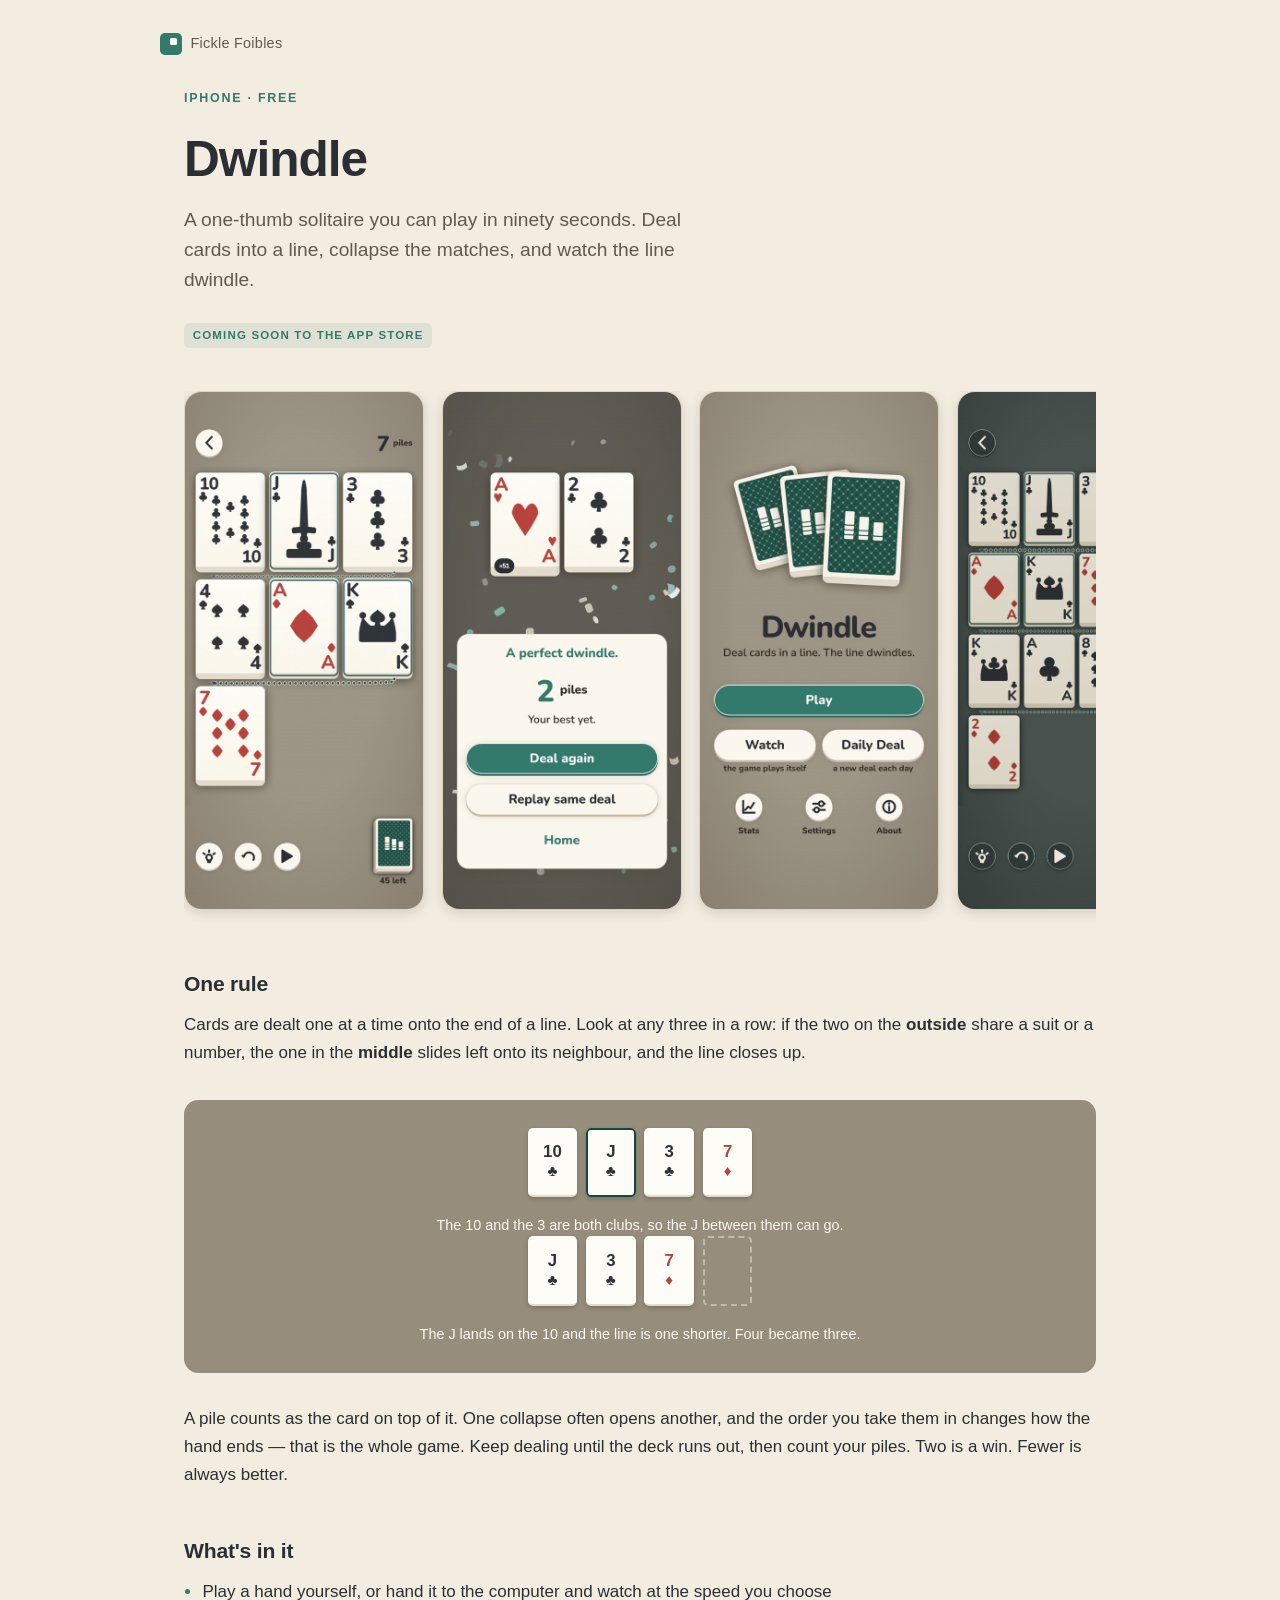
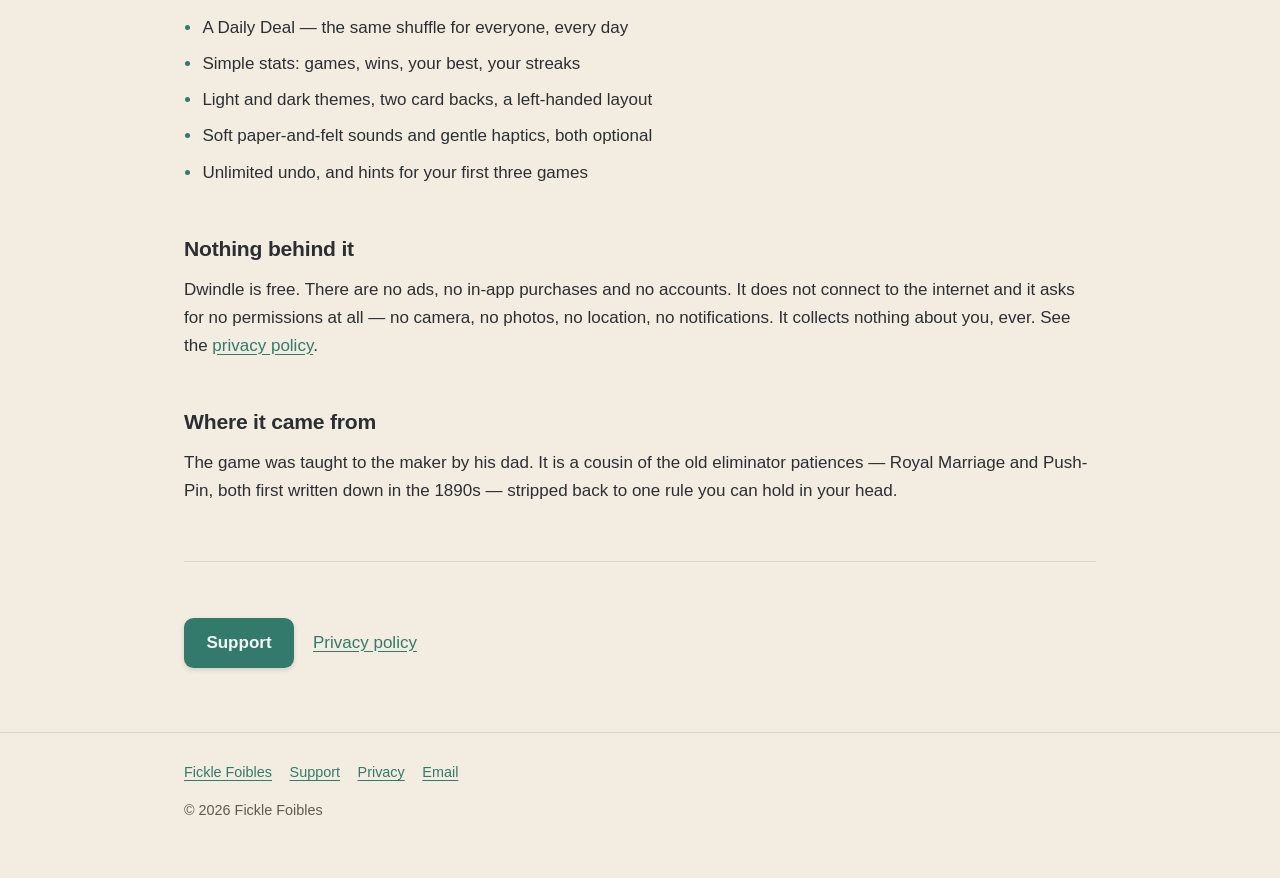
==== dwindle/index.html @ ca49d980 "The Fickle Foibles site: studio page, Dwindle, support and privacy Static HTML plus one stylesheet —" ====
<!doctype html>
<html lang="en-GB">
<head>
<meta charset="utf-8">
<meta name="viewport" content="width=device-width, initial-scale=1">
<title>Dwindle — Fickle Foibles</title>
<meta name="description" content="A calm one-thumb solitaire for iPhone. Deal cards in a line and watch it dwindle. Free — no ads, no in-app purchases, no accounts, no internet.">
<meta name="theme-color" content="#f3ede1" media="(prefers-color-scheme: light)">
<meta name="theme-color" content="#232c2a" media="(prefers-color-scheme: dark)">
<link rel="icon" href="/assets/icon.svg" type="image/svg+xml">
<link rel="stylesheet" href="/assets/style.css">
<meta property="og:title" content="Dwindle">
<meta property="og:description" content="A calm one-thumb solitaire for iPhone. Ninety seconds. No ads, no accounts, nothing to buy.">
<meta property="og:type" content="website">
<meta property="og:url" content="https://ficklefoibles.com/dwindle/">
<meta property="og:image" content="https://ficklefoibles.com/assets/dwindle/01_board.jpg">
</head>
<body>

<header class="site-head wrap wrap--wide">
  <a href="/"><span class="mark" aria-hidden="true"></span> Fickle Foibles</a>
</header>

<main class="wrap wrap--wide">
  <p class="eyebrow" style="margin-top:1.5rem">iPhone &middot; Free</p>
  <h1>Dwindle</h1>
  <p class="lede">A one-thumb solitaire you can play in ninety seconds. Deal cards
  into a line, collapse the matches, and watch the line dwindle.</p>

  <p style="margin-top:1.75rem">
    <span class="tag" style="margin-left:0">Coming soon to the App Store</span>
  </p>

  <div class="shots">
    <img src="/assets/dwindle/01_board.jpg" width="560" height="1217" alt="A hand of Dwindle in play: cards laid out in a wrapping line on a warm linen table, with three cards outlined as playable." loading="lazy">
    <img src="/assets/dwindle/03_win.jpg" width="560" height="1217" alt="The end of a game: the line has come to rest at two piles, a win." loading="lazy">
    <img src="/assets/dwindle/05_home.jpg" width="560" height="1217" alt="Dwindle's home screen." loading="lazy">
    <img src="/assets/dwindle/04_dark.jpg" width="560" height="1217" alt="The same game in Dwindle's dark theme." loading="lazy">
  </div>

  <h2>One rule</h2>
  <p>Cards are dealt one at a time onto the end of a line. Look at any three in a
  row: if the two on the <strong>outside</strong> share a suit or a number, the one
  in the <strong>middle</strong> slides left onto its neighbour, and the line closes
  up.</p>

  <div class="rule">
    <div class="rule-row">
      <div class="pc"><span>10</span><small>&clubs;</small></div>
      <div class="pc pc--out"><span>J</span><small>&clubs;</small></div>
      <div class="pc"><span>3</span><small>&clubs;</small></div>
      <div class="pc pc--red"><span>7</span><small>&diams;</small></div>
    </div>
    <p class="rule-note">The 10 and the 3 are both clubs, so the J between them can go.</p>
    <div class="rule-row">
      <div class="pc"><span>J</span><small>&clubs;</small></div>
      <div class="pc"><span>3</span><small>&clubs;</small></div>
      <div class="pc pc--red"><span>7</span><small>&diams;</small></div>
      <div class="pc pc--gone" aria-hidden="true"></div>
    </div>
    <p class="rule-note">The J lands on the 10 and the line is one shorter.
    Four became three.</p>
  </div>

  <p>A pile counts as the card on top of it. One collapse often opens another, and
  the order you take them in changes how the hand ends — that is the whole game.
  Keep dealing until the deck runs out, then count your piles. Two is a win. Fewer
  is always better.</p>

  <h2>What's in it</h2>
  <ul>
    <li>Play a hand yourself, or hand it to the computer and watch at the speed you choose</li>
    <li>A Daily Deal — the same shuffle for everyone, every day</li>
    <li>Simple stats: games, wins, your best, your streaks</li>
    <li>Light and dark themes, two card backs, a left-handed layout</li>
    <li>Soft paper-and-felt sounds and gentle haptics, both optional</li>
    <li>Unlimited undo, and hints for your first three games</li>
  </ul>

  <h2>Nothing behind it</h2>
  <p>Dwindle is free. There are no ads, no in-app purchases and no accounts. It does
  not connect to the internet and it asks for no permissions at all — no camera, no
  photos, no location, no notifications. It collects nothing about you, ever. See the
  <a href="/dwindle/privacy/">privacy policy</a>.</p>

  <h2>Where it came from</h2>
  <p>The game was taught to the maker by his dad. It is a cousin of the old eliminator
  patiences — Royal Marriage and Push-Pin, both first written down in the 1890s —
  stripped back to one rule you can hold in your head.</p>

  <hr>

  <p><a class="btn" href="/dwindle/support/">Support</a>
  <span style="display:inline-block;width:0.6rem"></span>
  <a href="/dwindle/privacy/">Privacy policy</a></p>
</main>

<footer class="site-foot">
  <div class="wrap wrap--wide">
    <nav>
      <a href="/">Fickle Foibles</a>
      <a href="/dwindle/support/">Support</a>
      <a href="/dwindle/privacy/">Privacy</a>
      <a href="mailto:rafe.hatfield@gmail.com">Email</a>
    </nav>
    <p style="margin-top:0.9rem">&copy; 2026 Fickle Foibles</p>
  </div>
</footer>

</body>
</html>
---- assets/style.css ----
/* Fickle Foibles — shared styles.
   Palette taken from Dwindle's own src/ui/theme/palette.gd so the site and the
   game are the same object. Light is the default; dark is a real theme, not an
   inversion. No JavaScript, no web fonts, no third-party requests: these pages
   are App Store support and privacy URLs and must load anywhere, always. */

:root {
  --bg:          #f3ede1;
  --panel:       #fefcf7;
  --lip:         #e3dbcb;
  --edge:        #ded4c0;
  --text:        #2b2f34;
  --text-soft:   #5f5a50;
  --accent:      #33796c;
  --accent-deep: #134840;
  --accent-soft: rgba(51, 121, 108, 0.10);
  --on-accent:   #f4faf8;
  --shadow:      rgba(58, 50, 38, 0.16);
  --shadow-lift: rgba(58, 50, 38, 0.24);
  --felt:        #968d7c;
}

@media (prefers-color-scheme: dark) {
  :root {
    --bg:          #232c2a;
    --panel:       #2e3937;
    --lip:         #3d4a47;
    --edge:        #3d4a47;
    --text:        #ede6da;
    --text-soft:   #b6bdb7;
    --accent:      #57a797;
    --accent-deep: #6fc4b2;
    --accent-soft: rgba(87, 167, 151, 0.14);
    --on-accent:   #0e1a17;
    --shadow:      rgba(5, 16, 12, 0.40);
    --shadow-lift: rgba(5, 16, 12, 0.55);
    --felt:        #39433f;
  }
}

*, *::before, *::after { box-sizing: border-box; }

html { -webkit-text-size-adjust: 100%; }

body {
  margin: 0;
  background: var(--bg);
  color: var(--text);
  font-family: -apple-system, BlinkMacSystemFont, "Segoe UI", Roboto,
               "Helvetica Neue", Arial, sans-serif;
  font-size: 17px;
  line-height: 1.65;
  -webkit-font-smoothing: antialiased;
}

/* ---------------------------------------------------------------- layout */

.wrap { max-width: 46rem; margin: 0 auto; padding: 0 1.5rem; }
.wrap--wide { max-width: 60rem; }
main { padding-bottom: 4rem; }

/* ---------------------------------------------------------------- header */

.site-head { padding: 2rem 0 0; }

.site-head a {
  display: inline-flex;
  align-items: center;
  gap: 0.55rem;
  text-decoration: none;
  color: var(--text-soft);
  font-size: 0.9rem;
  letter-spacing: 0.02em;
}

.site-head a:hover { color: var(--accent); }

.mark {
  width: 1.35rem; height: 1.35rem; flex: none;
  border-radius: 0.3rem;
  background: var(--accent);
  position: relative;
}

.mark::after {
  content: "";
  position: absolute;
  inset: 0.3rem 0.3rem auto auto;
  width: 0.42rem; height: 0.42rem;
  border-radius: 0.1rem;
  background: var(--on-accent);
}

/* ---------------------------------------------------------------- type */

h1 {
  font-size: clamp(2.1rem, 6vw, 3.1rem);
  line-height: 1.12;
  letter-spacing: -0.02em;
  margin: 1.5rem 0 0;
  font-weight: 650;
}

h2 {
  font-size: 1.32rem;
  line-height: 1.3;
  letter-spacing: -0.01em;
  margin: 3rem 0 0.85rem;
  font-weight: 640;
}

h3 { font-size: 1.02rem; margin: 2rem 0 0.4rem; font-weight: 640; }

p { margin: 0 0 1.1rem; }

.lede {
  font-size: 1.2rem;
  line-height: 1.55;
  color: var(--text-soft);
  margin-top: 1.1rem;
  max-width: 34rem;
}

.eyebrow {
  font-size: 0.78rem;
  text-transform: uppercase;
  letter-spacing: 0.14em;
  color: var(--accent);
  font-weight: 640;
  margin: 0;
}

.meta { font-size: 0.9rem; color: var(--text-soft); }

a { color: var(--accent); text-underline-offset: 0.2em; }
a:hover { color: var(--accent-deep); }

ul { padding-left: 1.15rem; margin: 0 0 1.1rem; }
li { margin-bottom: 0.5rem; }
li::marker { color: var(--accent); }

strong { font-weight: 640; }

hr { border: 0; border-top: 1px solid var(--edge); margin: 3.5rem 0; }

/* ---------------------------------------------------------------- panels */

.panel {
  background: var(--panel);
  border: 1px solid var(--edge);
  border-bottom-width: 3px;
  border-bottom-color: var(--lip);
  border-radius: 0.85rem;
  padding: 1.4rem 1.6rem;
  box-shadow: 0 2px 6px var(--shadow);
}

.panel > :last-child { margin-bottom: 0; }

.game {
  display: block;
  text-decoration: none;
  color: inherit;
  background: var(--panel);
  border: 1px solid var(--edge);
  border-bottom-width: 3px;
  border-bottom-color: var(--lip);
  border-radius: 0.9rem;
  padding: 1.5rem 1.6rem;
  box-shadow: 0 2px 6px var(--shadow);
  transition: transform 160ms ease-out, box-shadow 160ms ease-out;
}

a.game:hover { transform: translateY(-2px); box-shadow: 0 6px 16px var(--shadow-lift); }

.game h2 { margin: 0 0 0.25rem; font-size: 1.45rem; }
.game p { margin: 0; color: var(--text-soft); }

.game-list { display: grid; gap: 1.1rem; margin: 2.5rem 0 0; }

.tag {
  display: inline-block;
  font-size: 0.72rem;
  text-transform: uppercase;
  letter-spacing: 0.1em;
  font-weight: 650;
  padding: 0.2rem 0.55rem;
  border-radius: 0.35rem;
  background: var(--accent-soft);
  color: var(--accent);
  vertical-align: 0.25em;
  margin-left: 0.5rem;
}

.tag--quiet { background: transparent; border: 1px solid var(--edge); color: var(--text-soft); }

/* ---------------------------------------------------------------- shots */

.shots {
  display: flex;
  gap: 1.1rem;
  margin: 2.5rem 0 0;
  padding-bottom: 0.75rem;
  overflow-x: auto;
  scroll-snap-type: x mandatory;
  -webkit-overflow-scrolling: touch;
}

.shots img {
  flex: none;
  width: 15rem;
  max-width: 62vw;
  height: auto;
  border-radius: 1.1rem;
  border: 1px solid var(--edge);
  box-shadow: 0 3px 12px var(--shadow);
  scroll-snap-align: start;
  background: var(--felt);
}

/* ---------------------------------------------------------------- rule diagram */

.rule {
  margin: 2rem 0;
  padding: 1.75rem 1.5rem;
  background: var(--felt);
  border-radius: 0.9rem;
  overflow-x: auto;
}

.rule-row {
  display: flex;
  align-items: center;
  justify-content: center;
  gap: 0.55rem;
  min-width: max-content;
}

.rule-row + .rule-row { margin-top: 1.25rem; }

.pc {
  width: 3.1rem; height: 4.35rem; flex: none;
  border-radius: 0.32rem;
  background: #fefcf7;
  border-bottom: 2px solid #e3dbcb;
  box-shadow: 0 2px 4px rgba(58, 50, 38, 0.3);
  font-size: 1.05rem;
  font-weight: 650;
  line-height: 1;
  color: #2f3439;
  display: flex;
  flex-direction: column;
  align-items: center;
  justify-content: center;
  gap: 0.12rem;
}

.pc--red { color: #b8433c; }
.pc--out { outline: 2px solid #134840; outline-offset: -2px; }
.pc--gone {
  background: transparent;
  border: 2px dashed rgba(253, 250, 242, 0.42);
  box-shadow: none;
}
.pc small { font-size: 0.95rem; font-weight: 500; }

.rule-arrow { color: #fdfaf2; font-size: 1.3rem; padding: 0 0.35rem; flex: none; }

.rule-note {
  margin: 1.1rem 0 0;
  text-align: center;
  color: #fdfaf2;
  font-size: 0.9rem;
  line-height: 1.5;
}

/* ---------------------------------------------------------------- buttons */

.btn {
  display: inline-block;
  background: var(--accent);
  color: var(--on-accent);
  text-decoration: none;
  font-weight: 640;
  padding: 0.7rem 1.4rem;
  border-radius: 0.6rem;
  box-shadow: 0 2px 5px var(--shadow);
}

.btn:hover { background: var(--accent-deep); color: var(--on-accent); }

/* ---------------------------------------------------------------- Q&A */

.qa { margin: 0 0 1.4rem; }
.qa dt { font-weight: 640; margin-bottom: 0.15rem; }
.qa dd { margin: 0 0 1.1rem; color: var(--text-soft); }

/* ---------------------------------------------------------------- footer */

.site-foot {
  border-top: 1px solid var(--edge);
  margin-top: 4rem;
  padding: 1.75rem 0 3rem;
  font-size: 0.9rem;
  color: var(--text-soft);
}

.site-foot p { margin: 0 0 0.4rem; }
.site-foot nav { display: flex; flex-wrap: wrap; gap: 0.4rem 1.1rem; }

/* ---------------------------------------------------------------- a11y */

a:focus-visible, .game:focus-visible {
  outline: 2px solid var(--accent);
  outline-offset: 3px;
  border-radius: 0.3rem;
}

@media (prefers-reduced-motion: reduce) { * { transition: none !important; } }
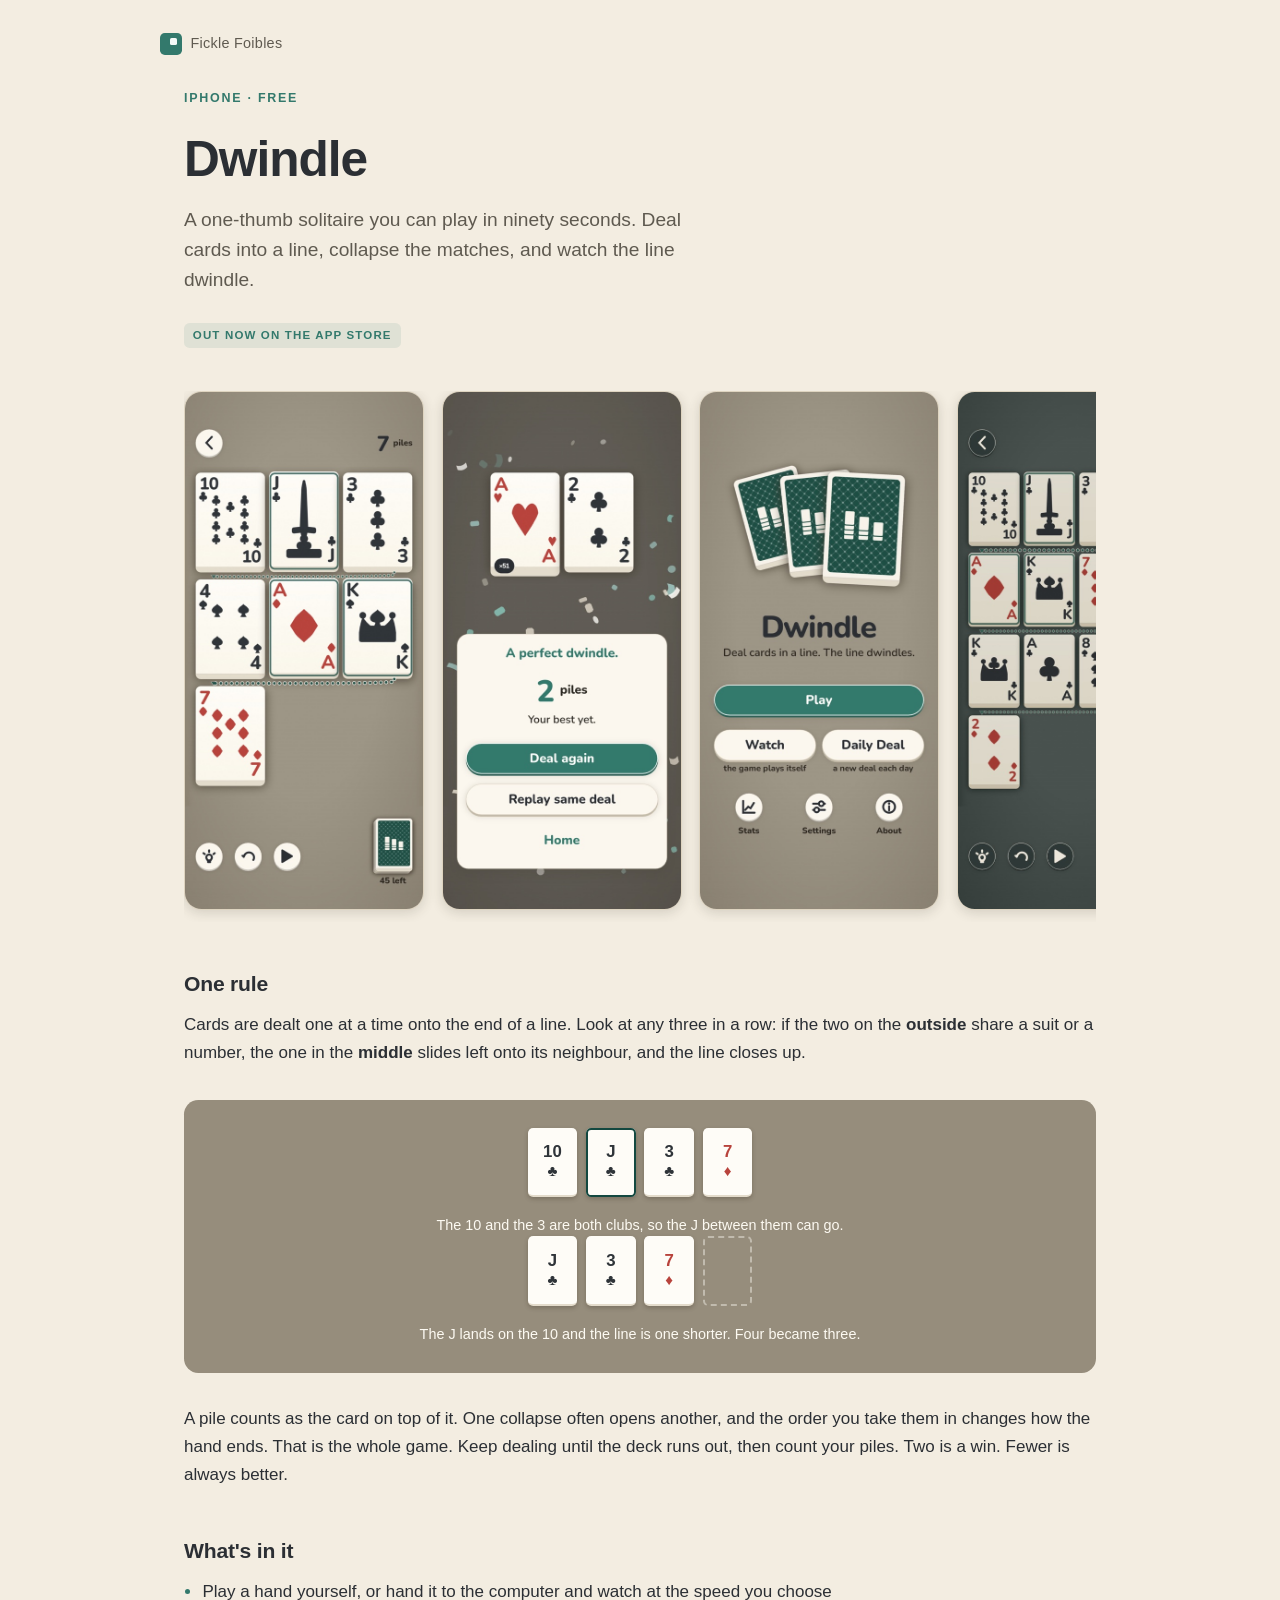
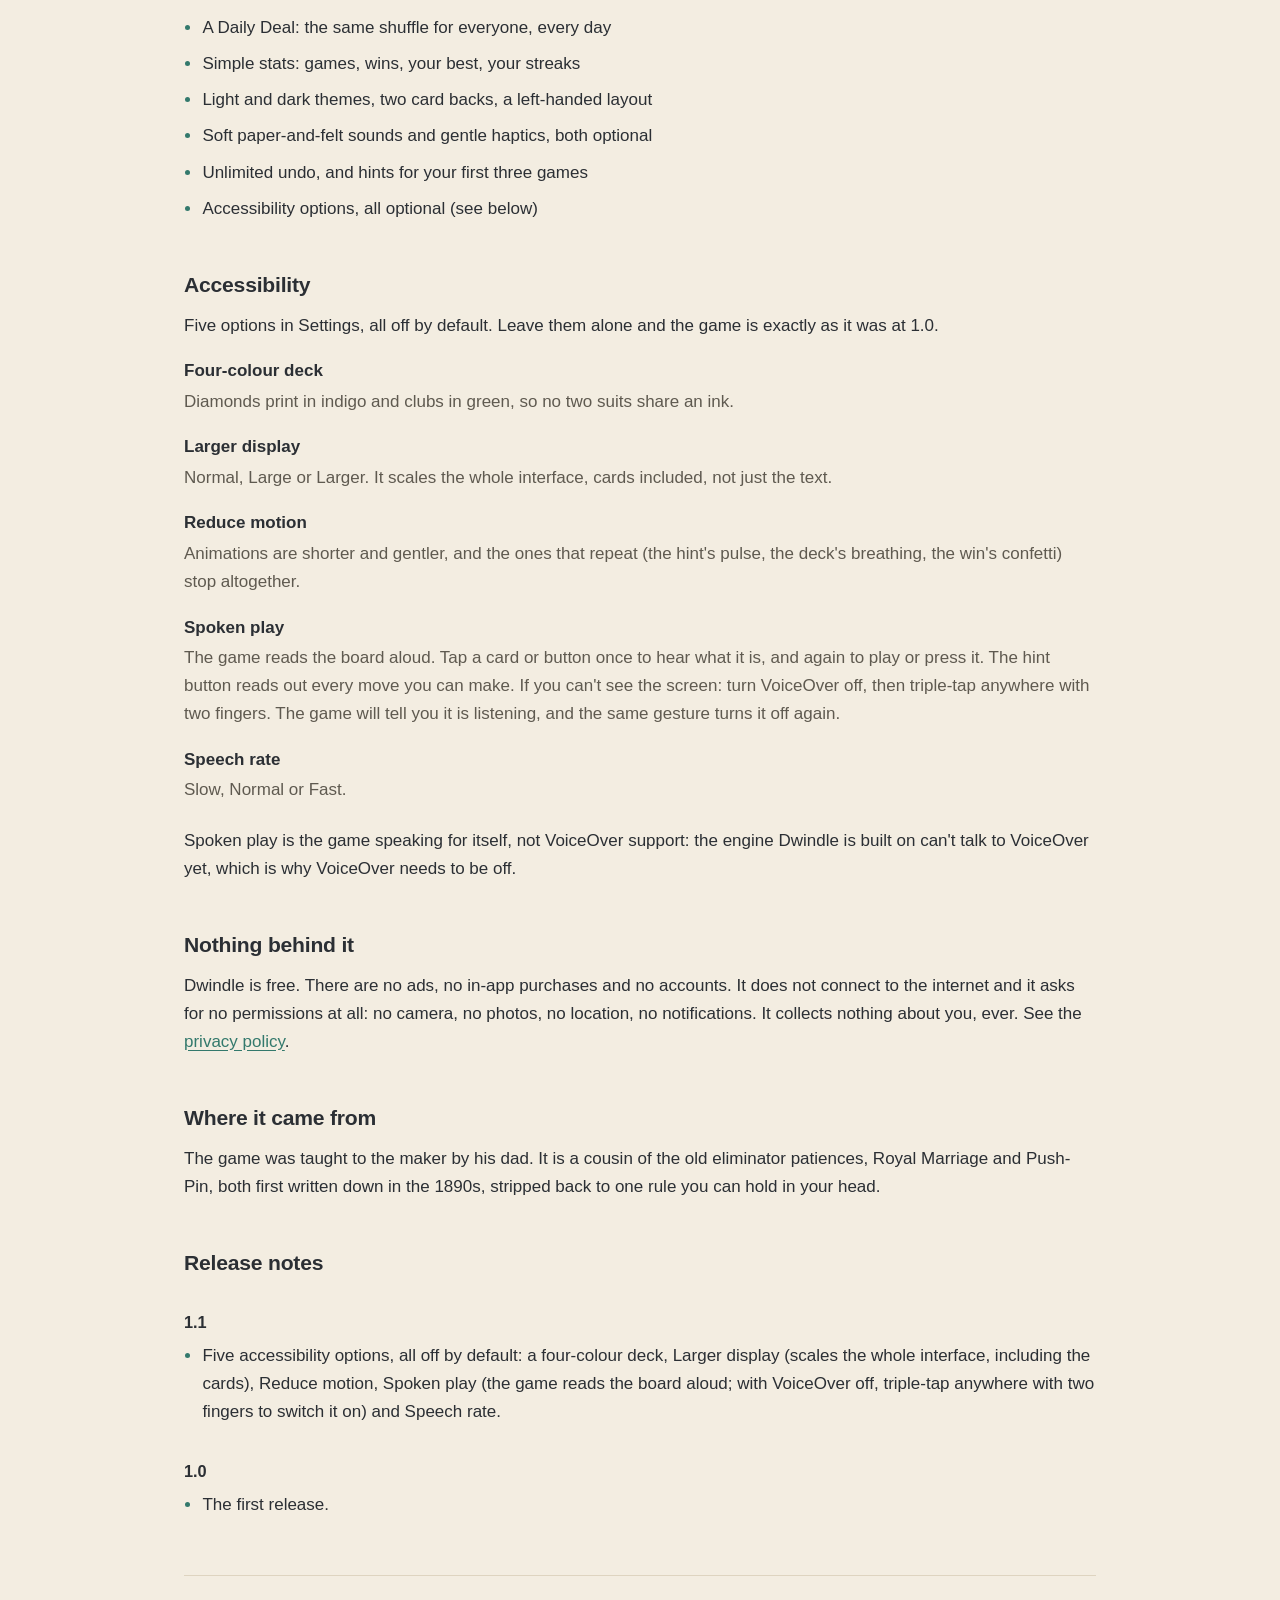
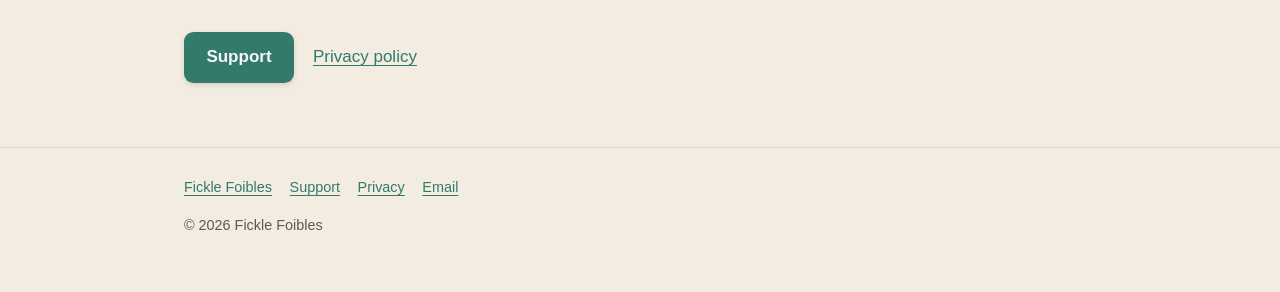
==== commit 2b943fc6: "Dwindle is out, 1.1 accessibility, Gemfall and The Under-Warden pages - Dwindle: out now; an Accessi" ====
--- a/dwindle/index.html
+++ b/dwindle/index.html
@@ -3,8 +3,8 @@
 <head>
 <meta charset="utf-8">
 <meta name="viewport" content="width=device-width, initial-scale=1">
-<title>Dwindle — Fickle Foibles</title>
-<meta name="description" content="A calm one-thumb solitaire for iPhone. Deal cards in a line and watch it dwindle. Free — no ads, no in-app purchases, no accounts, no internet.">
+<title>Dwindle - Fickle Foibles</title>
+<meta name="description" content="A calm one-thumb solitaire for iPhone, out now on the App Store. Deal cards in a line and watch it dwindle. Free, with no ads, no in-app purchases, no accounts and no internet.">
 <meta name="theme-color" content="#f3ede1" media="(prefers-color-scheme: light)">
 <meta name="theme-color" content="#232c2a" media="(prefers-color-scheme: dark)">
 <link rel="icon" href="/assets/icon.svg" type="image/svg+xml">
@@ -28,7 +28,7 @@
   into a line, collapse the matches, and watch the line dwindle.</p>
 
   <p style="margin-top:1.75rem">
-    <span class="tag" style="margin-left:0">Coming soon to the App Store</span>
+    <span class="tag" style="margin-left:0">Out now on the App Store</span>
   </p>
 
   <div class="shots">
@@ -63,30 +63,73 @@
   </div>
 
   <p>A pile counts as the card on top of it. One collapse often opens another, and
-  the order you take them in changes how the hand ends — that is the whole game.
+  the order you take them in changes how the hand ends. That is the whole game.
   Keep dealing until the deck runs out, then count your piles. Two is a win. Fewer
   is always better.</p>
 
   <h2>What's in it</h2>
   <ul>
     <li>Play a hand yourself, or hand it to the computer and watch at the speed you choose</li>
-    <li>A Daily Deal — the same shuffle for everyone, every day</li>
+    <li>A Daily Deal: the same shuffle for everyone, every day</li>
     <li>Simple stats: games, wins, your best, your streaks</li>
     <li>Light and dark themes, two card backs, a left-handed layout</li>
     <li>Soft paper-and-felt sounds and gentle haptics, both optional</li>
     <li>Unlimited undo, and hints for your first three games</li>
+    <li>Accessibility options, all optional (see below)</li>
   </ul>
+
+  <h2>Accessibility</h2>
+  <p>Five options in Settings, all off by default. Leave them alone and the game is
+  exactly as it was at 1.0.</p>
+  <dl class="qa">
+    <dt>Four-colour deck</dt>
+    <dd>Diamonds print in indigo and clubs in green, so no two suits share an ink.</dd>
+
+    <dt>Larger display</dt>
+    <dd>Normal, Large or Larger. It scales the whole interface, cards included, not
+    just the text.</dd>
+
+    <dt>Reduce motion</dt>
+    <dd>Animations are shorter and gentler, and the ones that repeat (the hint's
+    pulse, the deck's breathing, the win's confetti) stop altogether.</dd>
+
+    <dt>Spoken play</dt>
+    <dd>The game reads the board aloud. Tap a card or button once to hear what it
+    is, and again to play or press it. The hint button reads out every move you
+    can make. If you can't see the screen: turn VoiceOver off, then triple-tap
+    anywhere with two fingers. The game will tell you it is listening, and the
+    same gesture turns it off again.</dd>
+
+    <dt>Speech rate</dt>
+    <dd>Slow, Normal or Fast.</dd>
+  </dl>
+  <p>Spoken play is the game speaking for itself, not VoiceOver support: the engine
+  Dwindle is built on can't talk to VoiceOver yet, which is why VoiceOver needs to be
+  off.</p>
 
   <h2>Nothing behind it</h2>
   <p>Dwindle is free. There are no ads, no in-app purchases and no accounts. It does
-  not connect to the internet and it asks for no permissions at all — no camera, no
+  not connect to the internet and it asks for no permissions at all: no camera, no
   photos, no location, no notifications. It collects nothing about you, ever. See the
   <a href="/dwindle/privacy/">privacy policy</a>.</p>
 
   <h2>Where it came from</h2>
   <p>The game was taught to the maker by his dad. It is a cousin of the old eliminator
-  patiences — Royal Marriage and Push-Pin, both first written down in the 1890s —
+  patiences, Royal Marriage and Push-Pin, both first written down in the 1890s,
   stripped back to one rule you can hold in your head.</p>
+
+  <h2>Release notes</h2>
+  <h3>1.1</h3>
+  <ul>
+    <li>Five accessibility options, all off by default: a four-colour deck, Larger
+    display (scales the whole interface, including the cards), Reduce motion, Spoken
+    play (the game reads the board aloud; with VoiceOver off, triple-tap anywhere
+    with two fingers to switch it on) and Speech rate.</li>
+  </ul>
+  <h3>1.0</h3>
+  <ul>
+    <li>The first release.</li>
+  </ul>
 
   <hr>
 
--- a/assets/style.css
+++ b/assets/style.css
@@ -1,4 +1,4 @@
-/* Fickle Foibles — shared styles.
+/* Fickle Foibles: shared styles.
    Palette taken from Dwindle's own src/ui/theme/palette.gd so the site and the
    game are the same object. Light is the default; dark is a real theme, not an
    inversion. No JavaScript, no web fonts, no third-party requests: these pages
